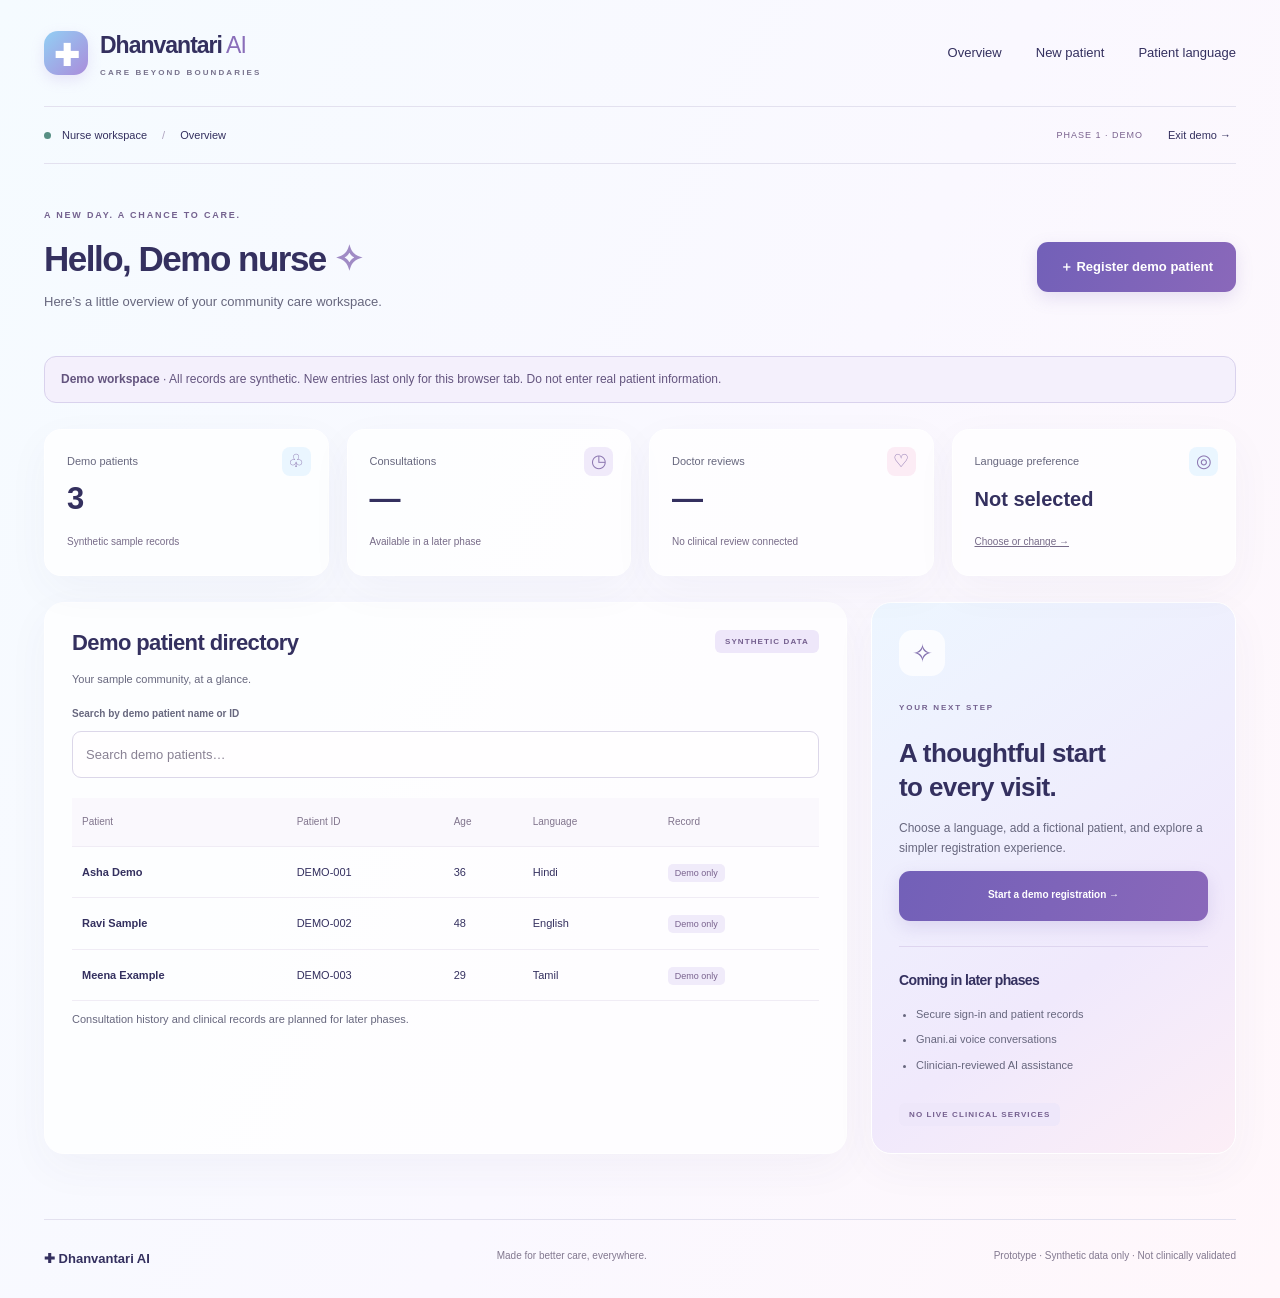
==== frontend/dashboard.html @ 6c3da8e7 "Build Phase 1 Dhanvantari AI frontend foundation" ====
<!doctype html>
<html lang="en">
  <head>
    <meta charset="utf-8" />
    <meta name="viewport" content="width=device-width,initial-scale=1" />
    <meta name="theme-color" content="#EAF6FF" />
    <title>Overview · Dhanvantari AI</title>
    <link rel="icon" href="assets/favicon.svg" type="image/svg+xml" />
    <link rel="stylesheet" href="assets/css/styles.css" />
    <script type="module" src="assets/js/app.js"></script>
  </head>
  <body>
    <a class="skip-link" href="#main">Skip to content</a>
    <header class="header">
      <a class="brand" href="index.html"
        ><span class="brand-icon">✚</span
        ><span
          >Dhanvantari<span class="brand-ai"> AI</span
          ><small>CARE BEYOND BOUNDARIES</small></span
        ></a
      ><button
        class="menu-toggle"
        aria-label="Toggle navigation"
        aria-expanded="false"
        aria-controls="navigation"
      >
        ☰
      </button>
      <nav id="navigation" aria-label="Main navigation">
        <a href="dashboard.html">Overview</a
        ><a href="register.html">New patient</a
        ><a href="language.html">Patient language</a>
      </nav>
    </header>
    <div class="workspace-bar">
      <span
        ><span class="status-dot"></span> Nurse workspace
        <span class="divider">/</span> Overview</span
      ><span class="demo-badge">PHASE 1 · DEMO</span
      ><button class="text-button" data-logout>Exit demo →</button>
    </div>
    <main id="main">
      <section class="page-content">
        <div class="page-title dashboard-title">
          <div>
            <p class="eyebrow">A NEW DAY. A CHANCE TO CARE.</p>
            <h1>
              Hello, <span id="greeting-name">Demo nurse</span>
              <span class="wave" aria-hidden="true">✧</span>
            </h1>
            <p>Here’s a little overview of your community care workspace.</p>
          </div>
          <a class="button" href="language.html">＋ Register demo patient</a>
        </div>
        <div class="notice compact">
          <strong>Demo workspace</strong> · All records are synthetic. New
          entries last only for this browser tab. Do not enter real patient
          information.
        </div>
        <div class="stats-grid">
          <article class="stat">
            <span class="stat-icon blue">♧</span>
            <p>Demo patients</p>
            <strong id="patient-count">3</strong
            ><small>Synthetic sample records</small>
          </article>
          <article class="stat">
            <span class="stat-icon lavender">◷</span>
            <p>Consultations</p>
            <strong>—</strong><small>Available in a later phase</small>
          </article>
          <article class="stat">
            <span class="stat-icon pink">♡</span>
            <p>Doctor reviews</p>
            <strong>—</strong><small>No clinical review connected</small>
          </article>
          <article class="stat">
            <span class="stat-icon blue">◎</span>
            <p>Language preference</p>
            <strong class="language-stat" id="dashboard-language"
              >Not selected</strong
            ><a href="language.html">Choose or change →</a>
          </article>
        </div>
        <div class="dashboard-grid">
          <section class="panel">
            <div class="panel-heading">
              <div>
                <h2>Demo patient directory</h2>
                <p>Your sample community, at a glance.</p>
              </div>
              <span class="pill">SYNTHETIC DATA</span>
            </div>
            <label class="search-label" for="patient-search"
              >Search by demo patient name or ID</label
            ><input
              type="search"
              id="patient-search"
              placeholder="Search demo patients…"
            />
            <div class="table-scroll">
              <table>
                <thead>
                  <tr>
                    <th>Patient</th>
                    <th>Patient ID</th>
                    <th>Age</th>
                    <th>Language</th>
                    <th>Record</th>
                  </tr>
                </thead>
                <tbody id="patient-rows"></tbody>
              </table>
            </div>
            <p id="empty-search" hidden>No demo patients match your search.</p>
            <p class="input-help">
              Consultation history and clinical records are planned for later
              phases.
            </p>
          </section>
          <aside class="panel next-panel">
            <span class="feature-icon">✧</span>
            <p class="eyebrow">YOUR NEXT STEP</p>
            <h2>A thoughtful start<br />to every visit.</h2>
            <p>
              Choose a language, add a fictional patient, and explore a simpler
              registration experience.
            </p>
            <a class="button full" href="language.html"
              >Start a demo registration →</a
            >
            <div class="next-divider"></div>
            <h3>Coming in later phases</h3>
            <ul class="roadmap-list">
              <li>Secure sign-in and patient records</li>
              <li>Gnani.ai voice conversations</li>
              <li>Clinician-reviewed AI assistance</li>
            </ul>
            <span class="pill">NO LIVE CLINICAL SERVICES</span>
          </aside>
        </div>
      </section>
    </main>
    <footer>
      <a class="footer-brand" href="index.html">✚ Dhanvantari AI</a
      ><span>Made for better care, everywhere.</span
      ><span>Prototype · Synthetic data only · Not clinically validated</span>
    </footer>
    <div class="toast" role="status" aria-live="polite" hidden></div>
  </body>
</html>
---- frontend/assets/css/styles.css ----
:root {
  --sky: #91d5f7;
  --purple: #a88be8;
  --lavender: #d5c5fa;
  --pink: #f3b4d7;
  --text: #34305f;
  --blue-text: #263c63;
  --muted: #67677e;
  --primary: #6950a4;
  --border: #e3e1ef;
  --shadow: 0 14px 44px #51457c0b;
  --radius: 22px;
}
* {
  box-sizing: border-box;
}
html {
  scroll-behavior: smooth;
  scroll-padding-top: 28px;
}
body {
  margin: 0;
  background: linear-gradient(115deg, #f5fbff 0%, #faf8ff 55%, #fff7fb 100%);
  color: var(--text);
  font-family: Inter, "Segoe UI", Arial, sans-serif;
  font-size: 15px;
  line-height: 1.65;
}
a {
  color: inherit;
  text-decoration: none;
}
button,
input,
select,
textarea {
  font: inherit;
}
button,
a,
input,
select,
textarea {
  -webkit-tap-highlight-color: transparent;
}
button {
  cursor: pointer;
}
button:disabled {
  cursor: not-allowed;
  opacity: 0.48;
}
button,
input,
select,
textarea {
  color: var(--text);
}
a,
button {
  touch-action: manipulation;
}
h1,
h2,
h3,
p {
  margin-top: 0;
}
h1,
h2,
h3 {
  line-height: 1.18;
  letter-spacing: -0.045em;
}
h1 {
  font-size: clamp(36px, 4.3vw, 62px);
  font-weight: 650;
  margin-bottom: 24px;
}
h2 {
  font-size: 34px;
  font-weight: 620;
  margin-bottom: 14px;
}
h3 {
  font-size: 20px;
  font-weight: 600;
}
p {
  color: var(--muted);
}
:focus-visible {
  outline: 3px solid #7360bc;
  outline-offset: 5px;
}
button {
  border: 0;
}
header,
main,
footer {
  width: min(1200px, calc(100% - 88px));
  margin: auto;
}
.header {
  height: 106px;
  display: flex;
  align-items: center;
  justify-content: space-between;
  gap: 24px;
}
.brand {
  display: flex;
  align-items: center;
  gap: 12px;
  font-size: 23px;
  font-weight: 700;
  letter-spacing: -1px;
}
.brand-icon {
  display: grid;
  place-items: center;
  width: 44px;
  height: 44px;
  background: linear-gradient(135deg, #92cff4, #aa8cdb);
  color: white;
  font-size: 30px;
  border-radius: 14px;
  box-shadow: 0 5px 14px #aa8cdb33;
}
.brand-ai {
  color: #8a6eb9;
  font-weight: 450;
}
.brand small {
  display: block;
  font-size: 8px;
  letter-spacing: 2.1px;
  font-weight: 600;
  color: #77728c;
  margin-top: 1px;
}
.header nav {
  display: flex;
  align-items: center;
  gap: 34px;
  font-size: 13px;
}
.header nav a:not(.button):hover {
  color: var(--primary);
}
.button {
  display: inline-flex;
  align-items: center;
  justify-content: center;
  gap: 22px;
  min-height: 50px;
  padding: 13px 23px;
  border-radius: 11px;
  background: linear-gradient(110deg, #7260b8, #8a68ba);
  box-shadow: 0 6px 17px #7760b32b;
  color: #fff;
  font-size: 13px;
  font-weight: 600;
  transition:
    transform 0.18s,
    box-shadow 0.18s;
}
.button:hover:not(:disabled) {
  transform: translateY(-2px);
  box-shadow: 0 8px 22px #7760b344;
}
.button.small {
  min-height: 42px;
  font-size: 12px;
  padding: 9px 18px;
}
.button.full {
  width: 100%;
}
.menu-toggle {
  display: none;
  background: #eee8fc;
  padding: 8px 12px;
  border-radius: 9px;
  font-size: 23px;
}
.secondary-link {
  font-size: 13px;
  font-weight: 600;
}
.secondary-link:hover {
  text-decoration: underline;
}
.eyebrow {
  font-size: 10px;
  letter-spacing: 1.8px;
  font-weight: 700;
  color: #74628f;
  margin-bottom: 23px;
}
.status-dot {
  display: inline-block;
  width: 7px;
  height: 7px;
  border-radius: 50%;
  background: #578f84;
  margin-right: 8px;
}
.hero {
  display: grid;
  grid-template-columns: 1fr 1fr;
  align-items: center;
  gap: 35px;
  padding: 72px 0 75px;
}
.hero h1 {
  font-size: clamp(48px, 5.7vw, 78px);
  line-height: 1.09;
  letter-spacing: -4px;
  margin-top: 18px;
}
.gradient-text {
  color: #8164b1;
  background: linear-gradient(110deg, #537fa8, #9675c1 65%, #bf73a4);
  background-clip: text;
  -webkit-text-fill-color: transparent;
}
.lead {
  font-size: 16px;
  line-height: 1.9;
  max-width: 460px;
}
.hero-actions {
  display: flex;
  gap: 25px;
  align-items: center;
  margin-top: 32px;
}
.hero-note {
  display: flex;
  gap: 13px;
  align-items: center;
  font-size: 10px;
  line-height: 1.6;
  color: var(--muted);
  margin-top: 37px;
}
.hero-note strong {
  font-weight: 500;
  color: var(--text);
}
.avatar-stack {
  display: flex;
  padding-right: 7px;
}
.avatar-stack b {
  width: 30px;
  height: 30px;
  border-radius: 50%;
  border: 3px solid white;
  display: grid;
  place-items: center;
  font-size: 9px;
  background: #e6d9f5;
  margin-right: -7px;
}
.avatar-stack b:first-child {
  background: #d1eaf4;
}
.avatar-stack b:last-child {
  background: #f5d5e7;
}
.hero-art {
  height: 448px;
  position: relative;
  display: flex;
  align-items: center;
  justify-content: center;
  isolation: isolate;
}
.hero-art:before {
  content: "";
  position: absolute;
  width: 100%;
  height: 100%;
  background:
    radial-gradient(ellipse at 25% 40%, #b5e1f7aa, transparent 64%),
    radial-gradient(ellipse at 70% 70%, #e4c9f7aa, transparent 70%);
  filter: blur(15px);
  z-index: -1;
}
.orbit {
  position: absolute;
  border: 1px solid #b6a8dd55;
  border-radius: 50%;
  transform: rotate(-30deg);
  width: 490px;
  height: 340px;
  z-index: -1;
}
.orbit-two {
  transform: rotate(35deg);
  height: 430px;
  width: 390px;
}
.care-preview {
  background: #ffffffcf;
  backdrop-filter: blur(8px);
  border: 1px solid #ffffff;
  border-radius: 21px;
  width: 360px;
  box-shadow: 0 24px 70px #6e78a820;
  transform: rotate(-3deg);
  overflow: hidden;
}
.preview-top {
  display: flex;
  align-items: center;
  gap: 9px;
  padding: 17px;
  border-bottom: 1px solid #eeedf6;
  font-size: 8px;
  letter-spacing: 1px;
  font-weight: 700;
}
.mini-icon {
  display: grid;
  place-items: center;
  width: 30px;
  height: 30px;
  border-radius: 10px;
  background: #e6defa;
  color: #8e76bf;
  font-size: 22px;
}
.preview-top small {
  display: block;
  font-size: 9px;
  font-weight: 400;
  letter-spacing: 0;
  color: #77728c;
}
.dots {
  margin-left: auto;
  letter-spacing: 2px;
  color: #aaa0c7;
}
.people-illustration {
  height: 182px;
  display: flex;
  align-items: end;
  justify-content: center;
  gap: 12px;
  background: radial-gradient(ellipse at bottom, #e2e7fb, transparent 70%);
  padding: 12px 12px 0;
}
.person {
  height: 146px;
  width: 88px;
  position: relative;
  overflow: hidden;
}
.face {
  position: absolute;
  top: 18px;
  left: 26px;
  width: 41px;
  height: 53px;
  background: #dfad93;
  border-radius: 35% 38% 42% 44%;
  z-index: 2;
}
.hair {
  position: absolute;
  top: 8px;
  left: 17px;
  width: 58px;
  height: 76px;
  background: #46405d;
  border-radius: 45% 45% 25% 25%;
  z-index: 1;
}
.nurse .face:before {
  content: "";
  position: absolute;
  background: #46405d;
  width: 44px;
  height: 15px;
  top: -2px;
  left: -2px;
  border-radius: 80% 30% 0 0;
  transform: rotate(-12deg);
}
.uniform {
  position: absolute;
  top: 73px;
  background: linear-gradient(125deg, #8bbcd9, #b9d8eb);
  border-radius: 30px 30px 0 0;
  width: 88px;
  height: 88px;
  text-align: center;
  padding-top: 21px;
  color: #fff;
  font-size: 28px;
  z-index: 3;
}
.uniform:before {
  content: "";
  position: absolute;
  top: -4px;
  left: 28px;
  width: 34px;
  height: 20px;
  background: #f8f9ff;
  clip-path: polygon(0 0, 50% 100%, 100% 0);
}
.doctor .hair {
  height: 40px;
  background: #50435e;
}
.doctor .uniform {
  background: linear-gradient(125deg, #c4b4e9, #e8e1f7);
  color: #8c78b1;
}
.connection {
  align-self: center;
  font-size: 35px;
  color: #a58acb;
  line-height: 1;
  text-align: center;
}
.connection span {
  display: block;
  font-size: 14px;
  color: #b0a6c9;
  margin-top: 4px;
}
.preview-caption {
  padding: 16px 4px;
  font-size: 9px;
  text-align: center;
  color: #62537e;
}
.preview-steps {
  display: flex;
  justify-content: space-around;
  background: #faf8fe;
  border-top: 1px solid #eeedf6;
  padding: 14px 6px;
  font-size: 9px;
  color: #9187a5;
}
.preview-steps b {
  font-size: 10px;
  color: #5f5674;
  margin-left: 5px;
  font-weight: 500;
}
.floating-chip {
  position: absolute;
  background: #fffffff0;
  border: 1px solid white;
  box-shadow: 0 10px 25px #62528910;
  border-radius: 12px;
  display: flex;
  align-items: center;
  gap: 10px;
  font-size: 10px;
  z-index: 3;
  padding: 13px 16px;
  backdrop-filter: blur(10px);
}
.language-chip {
  top: 27px;
  left: 0;
  transform: rotate(-5deg);
}
.language-chip > span {
  font-size: 18px;
  color: #8875b0;
}
.clinician-chip {
  bottom: 41px;
  right: -4px;
  transform: rotate(3deg);
  font-weight: 600;
}
.clinician-chip small {
  display: block;
  font-size: 8px;
  font-weight: 400;
  color: #77728c;
}
.round-icon {
  border-radius: 50%;
  width: 32px;
  height: 32px;
  display: grid;
  place-items: center;
  color: #9f6e9c;
  background: #fae6f0;
  font-size: 22px;
}
.art-label {
  position: absolute;
  bottom: 4px;
  font-size: 9px;
  color: #82798f;
  letter-spacing: 0.5px;
}
.spark {
  position: absolute;
  color: #aa92cf;
  font-size: 28px;
}
.spark-one {
  right: 16px;
  top: 59px;
}
.spark-two {
  left: 15px;
  bottom: 56px;
  font-size: 18px;
}
.values-strip {
  display: flex;
  justify-content: space-around;
  gap: 18px;
  border-top: 1px solid var(--border);
  border-bottom: 1px solid var(--border);
  padding: 24px 8px;
  color: #6e6583;
  font-size: 12px;
}
.section {
  padding: 68px 0;
}
.section-heading {
  display: flex;
  align-items: end;
  justify-content: space-between;
  gap: 24px;
  margin-bottom: 32px;
}
.section-heading h2 {
  margin-bottom: 0;
}
.section-heading p:not(.eyebrow) {
  font-size: 12px;
  line-height: 1.9;
  margin: 0 0 3px;
}
.section .eyebrow {
  margin-bottom: 14px;
}
.feature-grid {
  display: grid;
  grid-template-columns: repeat(3, 1fr);
  gap: 22px;
}
.feature-card {
  border: 1px solid #ffffffd9;
  border-radius: var(--radius);
  padding: 30px 25px;
  box-shadow: var(--shadow);
}
.blue {
  background: #eaf6ff;
}
.lavender {
  background: #f0eafa;
}
.pink {
  background: #fcecf5;
}
.feature-icon {
  width: 46px;
  height: 46px;
  border-radius: 14px;
  background: #ffffffc9;
  display: grid;
  place-items: center;
  font-size: 25px;
  color: #8370af;
  margin-bottom: 25px;
}
.feature-card h3 {
  font-size: 18px;
}
.feature-card p {
  font-size: 12px;
  line-height: 1.85;
}
.card-foot {
  display: block;
  font-size: 10px;
  margin-top: 24px;
  color: #79658f;
}
.journey {
  display: grid;
  grid-template-columns: 1fr 1fr;
  gap: 70px;
  border-top: 1px solid var(--border);
}
.journey p {
  font-size: 13px;
}
.journey .button {
  margin-top: 15px;
}
.journey-list {
  list-style: none;
  margin: 0;
  padding: 0;
}
.journey-list li {
  display: flex;
  gap: 20px;
  padding: 19px 0;
  border-bottom: 1px solid var(--border);
}
.journey-list li:first-child {
  padding-top: 0;
}
.journey-list li > span {
  background: #eae2f8;
  border-radius: 13px;
  width: 42px;
  height: 42px;
  display: grid;
  place-items: center;
  flex-shrink: 0;
  font-size: 12px;
  color: #7e67ad;
}
.journey-list h3 {
  font-size: 17px;
  margin: 2px 0 9px;
}
.journey-list p {
  margin: 0;
  font-size: 12px;
}
footer {
  display: flex;
  justify-content: space-between;
  gap: 20px;
  border-top: 1px solid var(--border);
  padding: 28px 0;
  font-size: 10px;
  color: #82788f;
}
.footer-brand {
  font-weight: 650;
  color: var(--text);
  font-size: 13px;
}
.skip-link {
  position: absolute;
  top: -100px;
  left: 20px;
  background: white;
  padding: 10px;
  z-index: 20;
}
.skip-link:focus {
  top: 10px;
}
.auth-layout {
  display: grid;
  grid-template-columns: 1.1fr 1fr;
  gap: 100px;
  padding: 65px 35px 80px;
  align-items: center;
}
.auth-story h1 {
  font-size: 57px;
}
.auth-story .lead {
  font-size: 15px;
}
.story-symbol {
  position: relative;
  display: grid;
  place-items: center;
  font-size: 83px;
  width: 150px;
  height: 130px;
  background: linear-gradient(135deg, #d4effb, #e9dbfa);
  border-radius: 35px;
  color: #a38ad0;
  margin: 30px 0;
  transform: rotate(-6deg);
}
.story-symbol span {
  position: absolute;
  font-size: 40px;
  right: -18px;
  bottom: -7px;
  background: #fce8f3;
  border: 5px solid #faf9ff;
  border-radius: 50%;
  width: 65px;
  height: 65px;
  text-align: center;
  color: #b781a9;
}
.auth-story blockquote {
  margin: 0 0 28px;
  font-size: 18px;
  color: #807193;
}
.notice {
  padding: 16px 18px;
  border: 1px solid #d9d2ed;
  background: #f4f0fc;
  border-radius: 12px;
  color: #64557f;
  font-size: 12px;
  line-height: 1.8;
}
.notice p {
  margin: 6px 0;
  color: inherit;
}
.notice a {
  text-decoration: underline;
}
.notice.compact {
  padding: 12px 16px;
  margin-bottom: 24px;
}
.auth-card {
  background: #ffffffcf;
  border: 1px solid white;
  box-shadow: var(--shadow);
  padding: 36px;
  border-radius: 26px;
}
.pill {
  display: inline-block;
  background: #eee7fa;
  color: #75608f;
  font-size: 8px;
  letter-spacing: 1.1px;
  font-weight: 700;
  padding: 5px 10px;
  border-radius: 6px;
}
.auth-card h2 {
  font-size: 30px;
  margin: 20px 0 12px;
}
.auth-card > p {
  font-size: 13px;
}
.role-picker {
  display: grid;
  grid-template-columns: 1fr 1fr;
  gap: 12px;
  margin: 24px 0;
}
.role-option {
  background: #faf9fd;
  border: 1px solid var(--border);
  border-radius: 13px;
  display: flex;
  flex-direction: column;
  align-items: start;
  padding: 18px;
  text-align: left;
  min-height: 137px;
}
.role-option.selected {
  background: #f1ebfc;
  border: 2px solid #9c85ca;
  padding: 17px;
}
.role-option > span {
  font-size: 24px;
  color: #8b72b8;
  margin-bottom: 8px;
}
.role-option strong {
  font-size: 14px;
}
.role-option small {
  font-size: 10px;
  color: var(--muted);
  margin-top: 6px;
}
.auth-foot {
  font-size: 10px !important;
  text-align: center;
  margin: 22px 0 0;
}
.input-help {
  font-size: 11px;
  line-height: 1.7;
  margin-top: 9px;
}
.optional {
  color: #746b83;
  font-weight: 400;
}
label {
  font-size: 12px;
  font-weight: 600;
  display: block;
  margin-bottom: 8px;
}
input:not([type="checkbox"]),
select,
textarea {
  display: block;
  width: 100%;
  background: #fffeff;
  border: 1px solid #dcd7e9;
  border-radius: 9px;
  min-height: 47px;
  padding: 11px 13px;
  font-size: 13px;
}
input::placeholder,
textarea::placeholder {
  color: #898294;
}
textarea {
  resize: vertical;
}
input:focus,
select:focus,
textarea:focus {
  outline: 2px solid #ac96d6;
  outline-offset: 2px;
}
.workspace-bar {
  width: min(1200px, calc(100% - 88px));
  margin: 0 auto;
  display: flex;
  gap: 20px;
  align-items: center;
  border-top: 1px solid var(--border);
  border-bottom: 1px solid var(--border);
  padding: 14px 0;
  font-size: 11px;
}
.workspace-bar > span:first-child {
  margin-right: auto;
}
.divider {
  margin: 0 12px;
  color: #aea3bf;
}
.demo-badge {
  font-size: 9px;
  color: #79618d;
  letter-spacing: 1px;
}
.text-button {
  font-size: 11px;
  background: transparent;
  padding: 5px;
}
.text-button:hover {
  text-decoration: underline;
}
.page-content {
  padding: 44px 0 65px;
  min-height: 70vh;
}
.narrow {
  max-width: 900px;
  margin: auto;
}
.page-title {
  margin-bottom: 30px;
}
.page-title h1 {
  font-size: 38px;
  letter-spacing: -1.5px;
  margin-bottom: 12px;
}
.page-title p {
  font-size: 13px;
}
.page-title .eyebrow {
  font-size: 9px;
  margin-bottom: 15px;
}
.centered {
  text-align: center;
}
.centered .pill {
  margin-bottom: 20px;
}
.language-grid {
  display: grid;
  grid-template-columns: repeat(4, 1fr);
  gap: 18px;
  margin-top: 28px;
}
.language-option {
  background: #ffffffc4;
  border: 1px solid var(--border);
  border-radius: 17px;
  min-height: 155px;
  display: flex;
  flex-direction: column;
  align-items: center;
  justify-content: center;
  position: relative;
  transition:
    background 0.2s,
    transform 0.2s;
}
.language-option:hover {
  transform: translateY(-3px);
  background: #f1eafa;
}
.language-option.selected {
  border: 2px solid #9580be;
  background: #eee7fa;
}
.language-glyph {
  font-size: 28px;
  color: #8873b0;
  margin-bottom: 8px;
}
.language-option strong {
  font-size: 15px;
  font-weight: 600;
}
.language-option small {
  color: var(--muted);
  font-size: 11px;
  margin-top: 5px;
}
.selection-mark {
  display: none;
  position: absolute;
  right: 12px;
  top: 9px;
  color: #75609d;
}
.selected .selection-mark {
  display: block;
}
.language-bottom {
  display: flex;
  justify-content: space-between;
  align-items: center;
  margin-top: 30px;
  gap: 20px;
}
.language-bottom p {
  font-size: 13px;
  margin: 0;
}
.dashboard-title {
  display: flex;
  justify-content: space-between;
  align-items: center;
  gap: 24px;
}
.dashboard-title h1 {
  font-size: 35px;
}
.wave {
  color: #a08bc5;
}
.stats-grid {
  display: grid;
  grid-template-columns: repeat(4, 1fr);
  gap: 18px;
  margin: 26px 0;
}
.stat {
  position: relative;
  background: #ffffffc9;
  border: 1px solid #fff;
  border-radius: 17px;
  padding: 22px;
  box-shadow: var(--shadow);
}
.stat p {
  font-size: 11px;
  margin: 0 0 8px;
}
.stat strong {
  display: block;
  font-size: 31px;
  line-height: 1.35;
  margin-bottom: 8px;
  font-weight: 600;
}
.stat strong.language-stat {
  font-size: 20px;
  line-height: 2.1;
}
.stat small,
.stat a {
  font-size: 10px;
  color: #776b88;
}
.stat a {
  text-decoration: underline;
}
.stat-icon {
  position: absolute;
  right: 17px;
  top: 17px;
  width: 29px;
  height: 29px;
  text-align: center;
  border-radius: 8px;
  font-size: 18px;
  color: #8c76b0;
}
.dashboard-grid {
  display: grid;
  grid-template-columns: minmax(0, 2.2fr) minmax(0, 1fr);
  gap: 24px;
}
.panel {
  background: #ffffffcc;
  border: 1px solid #fff;
  border-radius: 20px;
  box-shadow: var(--shadow);
  padding: 27px;
}
.panel-heading {
  display: flex;
  justify-content: space-between;
  gap: 14px;
  align-items: start;
  margin-bottom: 18px;
}
.panel h2 {
  font-size: 22px;
  letter-spacing: -0.6px;
}
.panel-heading p {
  font-size: 11px;
  margin: 0;
}
.panel-heading .pill {
  white-space: nowrap;
}
.search-label {
  font-size: 10px;
  color: var(--muted);
}
.table-scroll {
  overflow-x: auto;
}
table {
  width: 100%;
  border-collapse: collapse;
  font-size: 11px;
  margin-top: 20px;
  text-align: left;
}
th {
  font-weight: 500;
  font-size: 10px;
  color: #81758d;
  background: #faf8fd;
}
td,
th {
  padding: 16px 10px;
  border-bottom: 1px solid #f0ecf5;
  white-space: nowrap;
}
td:first-child {
  font-weight: 600;
}
.record-badge {
  font-size: 9px;
  background: #f0ebfa;
  color: #79628e;
  padding: 4px 7px;
  border-radius: 5px;
}
.next-panel {
  background: linear-gradient(145deg, #edf6ff, #f0e9fc 65%, #fceef6);
}
.next-panel .eyebrow {
  font-size: 8px;
}
.next-panel p {
  font-size: 12px;
}
.next-panel h2 {
  font-size: 26px;
  line-height: 1.3;
}
.next-panel .button {
  font-size: 10px;
  padding: 12px 9px;
  gap: 5px;
}
.next-divider {
  border-top: 1px solid #ded5ef;
  margin: 25px 0;
}
.next-panel h3 {
  font-size: 14px;
}
.roadmap-list {
  padding-left: 17px;
  font-size: 11px;
  color: var(--muted);
  line-height: 2.3;
  margin-bottom: 22px;
}
.registration-layout {
  display: grid;
  grid-template-columns: minmax(0, 2fr) minmax(0, 1fr);
  gap: 28px;
}
.form-grid {
  display: grid;
  grid-template-columns: 1fr 1fr;
  gap: 22px 20px;
}
.wide {
  grid-column: 1/-1;
}
.checkbox-label {
  display: flex;
  align-items: start;
  gap: 10px;
  font-weight: 400;
  margin-top: 25px;
  line-height: 1.8;
}
.checkbox-label input {
  accent-color: #8470b5;
  width: 18px;
  height: 18px;
  flex-shrink: 0;
  margin-top: 2px;
}
.form-actions {
  display: flex;
  align-items: center;
  justify-content: space-between;
  gap: 16px;
  border-top: 1px solid var(--border);
  padding-top: 24px;
  margin-top: 24px;
}
.registration-note {
  background: linear-gradient(145deg, #eaf6ff, #f4eeff 70%, #fcebf4);
  position: sticky;
  top: 24px;
}
.registration-note h2 {
  font-size: 29px;
  line-height: 1.25;
}
.registration-note p {
  font-size: 12px;
}
.simple-steps {
  font-size: 12px;
  color: #79668f;
  line-height: 2.8;
  padding-left: 20px;
  margin: 24px 0;
}
.toast {
  position: fixed;
  bottom: 24px;
  left: 50%;
  transform: translateX(-50%);
  background: #50406e;
  color: white;
  border-radius: 12px;
  padding: 14px 24px;
  font-size: 13px;
  box-shadow: 0 10px 30px #34305f22;
  max-width: 90vw;
  z-index: 30;
}
.error {
  color: #9c3359;
  background: #fff0f4;
  padding: 12px;
  border-radius: 9px;
  font-size: 12px;
}
[hidden] {
  display: none !important;
}
@media (min-width: 1500px) {
  .hero {
    padding: 100px 0;
  }
  .hero-art {
    transform: scale(1.08);
  }
}
@media (max-width: 1050px) {
  header,
  main,
  footer,
  .workspace-bar {
    width: calc(100% - 48px);
  }
  .hero {
    gap: 16px;
  }
  .hero h1 {
    font-size: 62px;
  }
  .hero-art {
    transform: scale(0.88);
    transform-origin: center;
  }
  .hero-actions {
    gap: 15px;
    flex-wrap: wrap;
  }
  .auth-layout {
    gap: 40px;
    padding: 45px 0;
  }
  .auth-story h1 {
    font-size: 45px;
  }
  .dashboard-grid {
    grid-template-columns: minmax(0, 1fr);
  }
  .next-panel {
    display: none;
  }
  .stat {
    padding: 18px;
  }
  .stat-icon {
    position: static;
    float: right;
    margin: 0 0 12px 8px;
  }
  .registration-layout {
    grid-template-columns: minmax(0, 2.2fr) minmax(0, 1fr);
  }
  .panel {
    padding: 22px;
  }
  .registration-note h2 {
    font-size: 24px;
  }
}
@media (max-width: 760px) {
  header,
  main,
  footer,
  .workspace-bar {
    width: calc(100% - 36px);
  }
  .header {
    height: 84px;
    position: relative;
  }
  .brand {
    font-size: 20px;
  }
  .brand-icon {
    width: 38px;
    height: 38px;
    font-size: 26px;
  }
  .brand small {
    font-size: 7px;
    letter-spacing: 1.6px;
  }
  .menu-toggle {
    display: block;
  }
  .header nav {
    display: none;
    position: absolute;
    top: 75px;
    right: 0;
    min-width: 230px;
    z-index: 10;
    background: #fffeff;
    padding: 22px;
    box-shadow: 0 15px 35px #53477820;
    border: 1px solid var(--border);
    border-radius: 15px;
    flex-direction: column;
    align-items: stretch;
    gap: 20px;
  }
  .header nav.open {
    display: flex;
  }
  .hero {
    grid-template-columns: 1fr;
    padding: 36px 0 24px;
    gap: 10px;
  }
  .hero h1 {
    font-size: 61px;
    letter-spacing: -3px;
  }
  .hero .eyebrow {
    font-size: 8px;
  }
  .lead {
    font-size: 14px;
  }
  .hero-art {
    transform: none;
    height: 390px;
    max-width: 460px;
    width: 100%;
    margin: 15px auto 0;
  }
  .care-preview {
    width: 310px;
  }
  .orbit {
    width: 100%;
    height: 280px;
  }
  .orbit-two {
    width: 85%;
    height: 345px;
  }
  .floating-chip {
    padding: 10px;
    font-size: 9px;
  }
  .language-chip {
    top: 18px;
    left: 2px;
  }
  .clinician-chip {
    bottom: 36px;
    right: 0;
  }
  .art-label {
    bottom: 2px;
  }
  .values-strip {
    display: grid;
    grid-template-columns: 1fr 1fr;
    font-size: 10px;
    padding: 22px 4px;
    gap: 18px 8px;
  }
  .section {
    padding: 44px 0;
  }
  .section-heading {
    display: block;
  }
  .section-heading h2 {
    font-size: 30px;
    margin-bottom: 18px;
  }
  .feature-grid {
    grid-template-columns: 1fr;
    gap: 16px;
  }
  .feature-card {
    padding: 24px;
  }
  .feature-icon {
    margin-bottom: 18px;
  }
  .feature-card h3 {
    font-size: 19px;
  }
  .feature-card p {
    font-size: 13px;
  }
  .card-foot {
    margin-top: 18px;
  }
  .journey {
    grid-template-columns: 1fr;
    gap: 35px;
  }
  .journey h2 {
    font-size: 30px;
  }
  footer {
    flex-wrap: wrap;
    padding: 22px 0;
    gap: 10px;
    font-size: 9px;
  }
  footer > span:last-child {
    width: 100%;
  }
  .auth-layout {
    grid-template-columns: 1fr;
    gap: 28px;
    padding: 30px 0 45px;
  }
  .auth-story h1 {
    font-size: 42px;
  }
  .auth-story .lead,
  .auth-story blockquote,
  .story-symbol {
    display: none;
  }
  .auth-story .notice {
    font-size: 11px;
  }
  .auth-card {
    padding: 25px;
  }
  .workspace-bar {
    flex-wrap: wrap;
    gap: 8px;
  }
  .workspace-bar .demo-badge {
    font-size: 8px;
  }
  .workspace-bar .text-button {
    margin-left: auto;
  }
  .workspace-bar > span:first-child {
    flex-basis: 100%;
  }
  .page-content {
    padding: 30px 0 45px;
  }
  .page-title h1 {
    font-size: 31px;
  }
  .page-title p {
    font-size: 12px;
  }
  .language-grid {
    grid-template-columns: repeat(2, 1fr);
    gap: 12px;
  }
  .language-option {
    min-height: 135px;
  }
  .language-bottom {
    flex-direction: column;
    align-items: stretch;
    text-align: center;
  }
  .dashboard-title {
    display: block;
  }
  .dashboard-title .button {
    margin-top: 5px;
  }
  .stats-grid {
    grid-template-columns: repeat(2, minmax(0, 1fr));
    gap: 12px;
  }
  .stat {
    padding: 15px;
  }
  .stat p {
    font-size: 10px;
  }
  .stat small {
    font-size: 9px;
  }
  .stat strong {
    font-size: 27px;
  }
  .stat-icon {
    font-size: 16px;
    width: 23px;
    height: 23px;
  }
  .stat strong.language-stat {
    font-size: 17px;
  }
  .dashboard-grid {
    gap: 16px;
  }
  .panel {
    padding: 20px 16px;
  }
  .panel-heading {
    flex-wrap: wrap;
    gap: 8px;
  }
  .registration-layout {
    grid-template-columns: 1fr;
  }
  .registration-note {
    position: static;
  }
  .registration-note .simple-steps {
    margin: 15px 0;
  }
  .form-grid {
    grid-template-columns: 1fr;
    gap: 19px;
  }
  .field.wide {
    grid-column: auto;
  }
  .form-actions {
    gap: 10px;
  }
  .notice {
    font-size: 11px;
  }
  .search-label {
    font-size: 10px;
  }
  td,
  th {
    padding: 13px 9px;
  }
  .hero-actions .button {
    font-size: 12px;
  }
}
@media (prefers-reduced-motion: reduce) {
  html {
    scroll-behavior: auto;
  }
  *,
  *:before,
  *:after {
    transition: none !important;
    animation: none !important;
  }
}
/* Keep decorative orbits inside the illustration on narrow screens. */
@media (max-width: 760px) {
  .hero-art {
    overflow: clip;
  }
  .orbit {
    width: 85%;
    height: 240px;
  }
  .orbit-two {
    width: 72%;
    height: 300px;
  }
}
.hero > * {
  min-width: 0;
}
@media (min-width: 761px) and (max-width: 1050px) {
  .hero-art {
    overflow: clip;
  }
}
@media (max-width: 760px) {
  .hero h1 {
    font-size: clamp(48px, 15.5vw, 61px);
  }
  .care-preview {
    width: min(310px, 92%);
    flex-shrink: 0;
  }
}
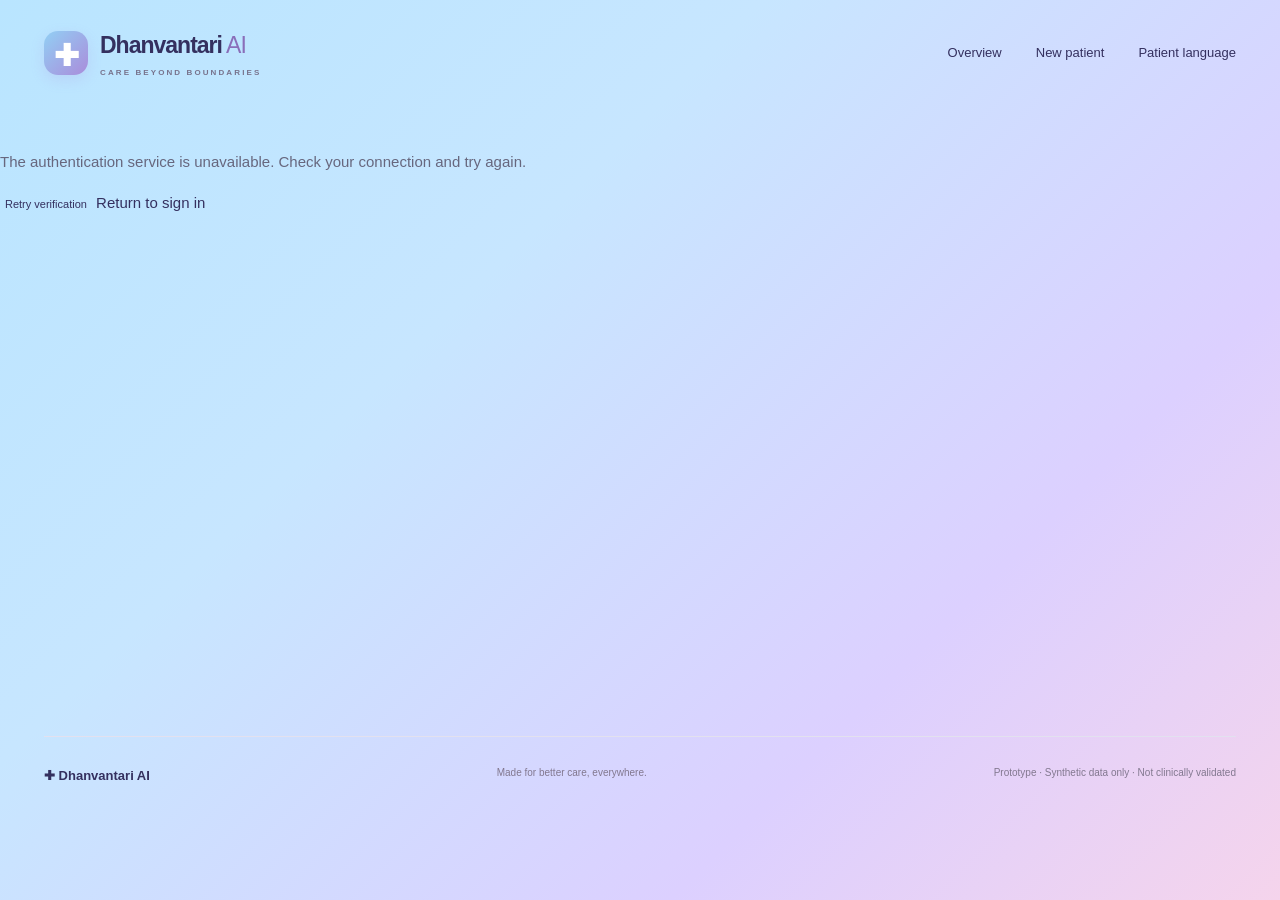
==== commit 8e3ce5ca: "Connect nurse and doctor frontend authentication to FastAPI" ====
--- a/frontend/dashboard.html
+++ b/frontend/dashboard.html
@@ -9,7 +9,7 @@
     <link rel="stylesheet" href="assets/css/styles.css" />
     <script type="module" src="assets/js/app.js"></script>
   </head>
-  <body>
+  <body data-required-role="nurse">
     <a class="skip-link" href="#main">Skip to content</a>
     <header class="header">
       <a class="brand" href="index.html"
@@ -32,20 +32,26 @@
         ><a href="language.html">Patient language</a>
       </nav>
     </header>
-    <div class="workspace-bar">
+    <section class="page-content" id="auth-status" aria-label="Session verification">
+      <p id="auth-status-message" role="status">Checking your secure session…</p>
+      <button class="text-button" id="auth-retry" hidden>Retry verification</button>
+      <a href="login.html">Return to sign in</a>
+      <noscript>Enable JavaScript to verify your session. Patient workflows remain unavailable.</noscript>
+    </section>
+    <div class="workspace-bar" hidden>
       <span
         ><span class="status-dot"></span> Nurse workspace
         <span class="divider">/</span> Overview</span
-      ><span class="demo-badge">PHASE 1 · DEMO</span
-      ><button class="text-button" data-logout>Exit demo →</button>
+      ><span class="demo-badge">SYNTHETIC PATIENT DEMO</span
+      ><button class="text-button" data-logout>Sign out →</button>
     </div>
-    <main id="main">
+    <main id="main" hidden>
       <section class="page-content">
         <div class="page-title dashboard-title">
           <div>
             <p class="eyebrow">A NEW DAY. A CHANCE TO CARE.</p>
             <h1>
-              Hello, <span id="greeting-name">Demo nurse</span>
+              Hello, <span id="greeting-name">Nurse</span>
               <span class="wave" aria-hidden="true">✧</span>
             </h1>
             <p>Here’s a little overview of your community care workspace.</p>
@@ -132,7 +138,7 @@
             <div class="next-divider"></div>
             <h3>Coming in later phases</h3>
             <ul class="roadmap-list">
-              <li>Secure sign-in and patient records</li>
+              <li>Secure patient records</li>
               <li>Gnani.ai voice conversations</li>
               <li>Clinician-reviewed AI assistance</li>
             </ul>
--- a/frontend/assets/css/styles.css
+++ b/frontend/assets/css/styles.css
@@ -1570,3 +1570,13 @@
     flex-shrink: 0;
   }
 }
+body {
+  background: linear-gradient(
+    135deg,
+    #B9E5FF 0%,
+    #C7E6FF 35%,
+    #DCD0FF 72%,
+    #F5D4EC 100%
+  );
+  background-attachment: fixed;
+}
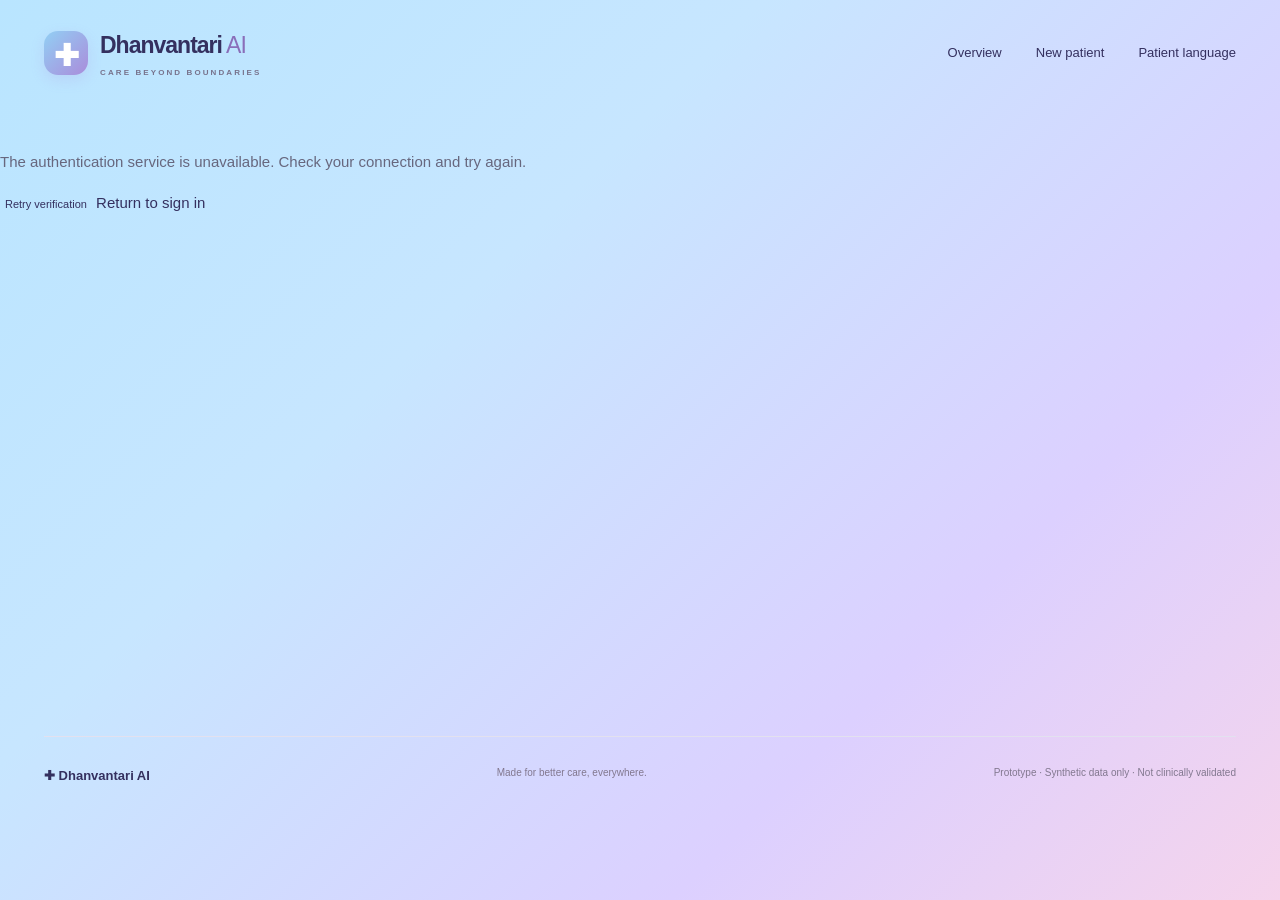
==== commit af20fd78: "Integrate read-only patient dashboard and registration preview" ====
--- a/frontend/dashboard.html
+++ b/frontend/dashboard.html
@@ -56,19 +56,19 @@
             </h1>
             <p>Here’s a little overview of your community care workspace.</p>
           </div>
-          <a class="button" href="language.html">＋ Register demo patient</a>
+          <button class="button" type="button" disabled>Registration unavailable</button>
         </div>
         <div class="notice compact">
-          <strong>Demo workspace</strong> · All records are synthetic. New
-          entries last only for this browser tab. Do not enter real patient
-          information.
+          <strong>Development workspace</strong> · Fictional patient records only.
+          Registration is unavailable until approved consent notices are configured.
+          Do not enter real patient information.
         </div>
         <div class="stats-grid">
           <article class="stat">
             <span class="stat-icon blue">♧</span>
-            <p>Demo patients</p>
-            <strong id="patient-count">3</strong
-            ><small>Synthetic sample records</small>
+            <p>Loaded patient records</p>
+            <strong id="patient-count">—</strong
+            ><small>Loaded records, not a database total</small>
           </article>
           <article class="stat">
             <span class="stat-icon lavender">◷</span>
@@ -89,27 +89,32 @@
           </article>
         </div>
         <div class="dashboard-grid">
-          <section class="panel">
+          <section class="panel" id="patient-directory" aria-busy="true">
             <div class="panel-heading">
               <div>
-                <h2>Demo patient directory</h2>
-                <p>Your sample community, at a glance.</p>
+                <h2>Authorized patient directory</h2>
+                <p>Records available to your verified nurse account.</p>
               </div>
               <span class="pill">SYNTHETIC DATA</span>
             </div>
             <label class="search-label" for="patient-search"
-              >Search by demo patient name or ID</label
+              >Search loaded records by name or reference</label
             ><input
               type="search"
               id="patient-search"
-              placeholder="Search demo patients…"
+              placeholder="Search loaded records…"
+              disabled
             />
-            <div class="table-scroll">
+            <p id="directory-status" role="status" aria-live="polite">Loading authorized patient records…</p>
+            <p id="directory-error" class="error" role="alert" hidden></p>
+            <button id="patient-retry" class="text-button" type="button" hidden>Retry directory</button>
+            <p id="directory-empty" hidden>No authorized patient records are available.</p>
+            <div class="table-scroll" id="directory-table" hidden>
               <table>
                 <thead>
                   <tr>
                     <th>Patient</th>
-                    <th>Patient ID</th>
+                    <th>Patient reference</th>
                     <th>Age</th>
                     <th>Language</th>
                     <th>Record</th>
@@ -118,23 +123,28 @@
                 <tbody id="patient-rows"></tbody>
               </table>
             </div>
-            <p id="empty-search" hidden>No demo patients match your search.</p>
-            <p class="input-help">
-              Consultation history and clinical records are planned for later
-              phases.
-            </p>
+            <p id="empty-search" hidden>No loaded records match your search.</p>
+            <button id="patient-load-more" class="button small" type="button" hidden>Load more</button>
+            <p class="input-help">Select a record to view permitted details and registration status. No clinical actions are available.</p>
+            <section id="patient-view" aria-labelledby="patient-view-heading" hidden>
+              <div class="panel-heading">
+                <h3 id="patient-view-heading">Patient record</h3>
+                <button id="patient-view-close" class="text-button" type="button">Close record</button>
+              </div>
+              <p id="patient-view-message" role="status" aria-live="polite"></p>
+              <div id="patient-registration-content"></div>
+              <div id="patient-detail-content"></div>
+            </section>
           </section>
           <aside class="panel next-panel">
             <span class="feature-icon">✧</span>
             <p class="eyebrow">YOUR NEXT STEP</p>
             <h2>A thoughtful start<br />to every visit.</h2>
             <p>
-              Choose a language, add a fictional patient, and explore a simpler
-              registration experience.
+              Browse authorized fictional patient records. New registration and
+              consent submissions remain unavailable until approved notices are configured.
             </p>
-            <a class="button full" href="language.html"
-              >Start a demo registration →</a
-            >
+            <button class="button full" type="button" disabled>Registration unavailable</button>
             <div class="next-divider"></div>
             <h3>Coming in later phases</h3>
             <ul class="roadmap-list">
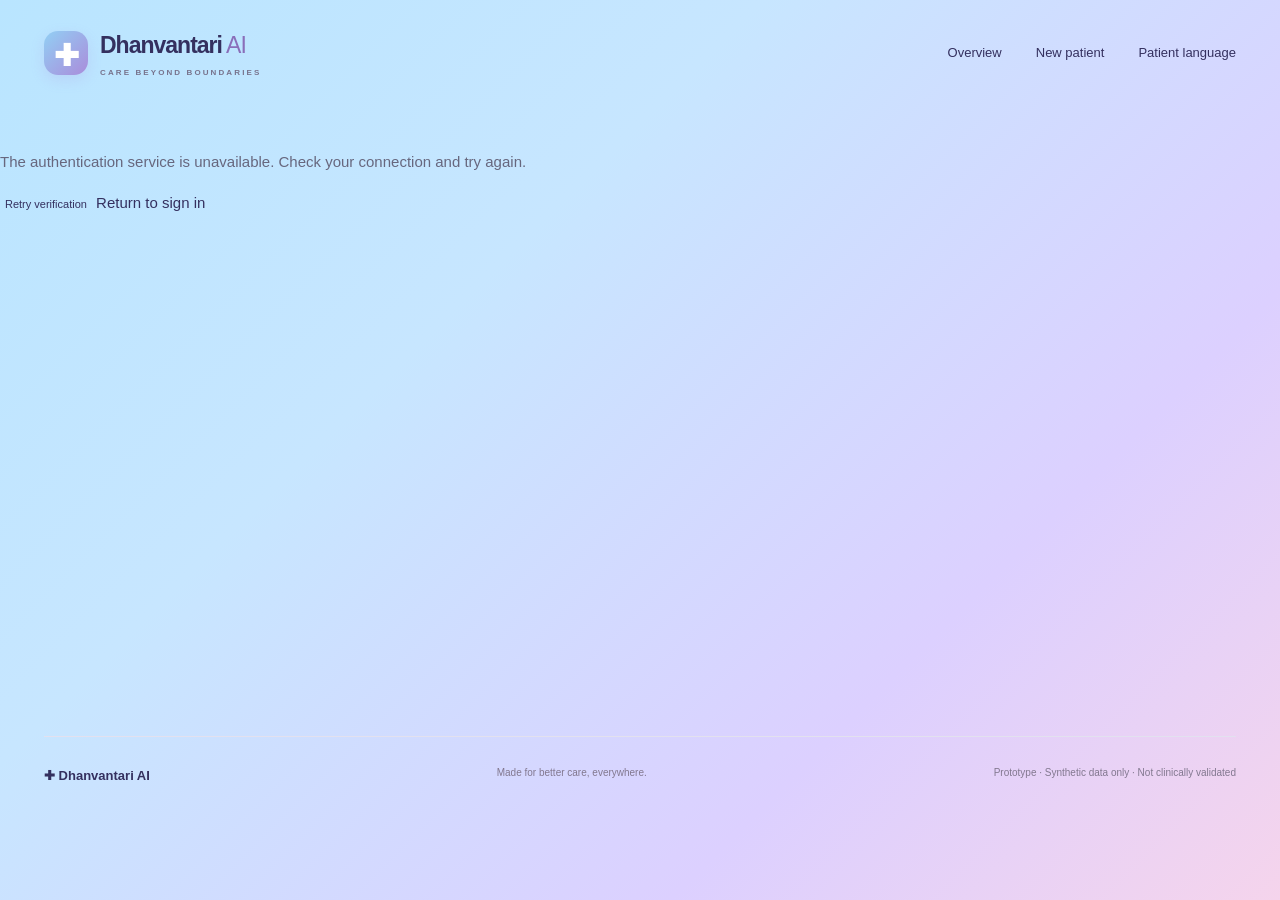
==== commit b7889952: "feat: add mock nurse voice workflow preview" ====
--- a/frontend/dashboard.html
+++ b/frontend/dashboard.html
@@ -155,6 +155,97 @@
             <span class="pill">NO LIVE CLINICAL SERVICES</span>
           </aside>
         </div>
+        <section class="panel voice-demo-panel" id="voice-demo" aria-labelledby="voice-demo-title">
+          <div class="panel-heading">
+            <div>
+              <p class="eyebrow">A VOICE, WITH NURSE REVIEW</p>
+              <h2 id="voice-demo-title">Voice assistance preview</h2>
+              <p>Explore the workflow with fictional practice text. No microphone, provider or audio playback is connected.</p>
+            </div>
+            <span class="pill">DEMONSTRATION ONLY</span>
+          </div>
+          <p id="voice-demo-context" class="input-help">No record selected. Fictional practice only.</p>
+          <div class="voice-demo-settings">
+            <div class="field">
+              <label for="voice-demo-language">Patient language / fictional practice language</label>
+              <select id="voice-demo-language" aria-describedby="voice-demo-language-help">
+                <option value="">Choose a language</option>
+                <option value="en">English</option><option value="hi">Hindi</option>
+                <option value="bn">Bengali</option><option value="ta">Tamil</option>
+                <option value="te">Telugu</option><option value="mr">Marathi</option>
+                <option value="gu">Gujarati</option><option value="pa">Punjabi</option>
+              </select>
+              <p class="input-help" id="voice-demo-language-help">A selected record keeps its own language. These examples do not establish provider language support.</p>
+            </div>
+            <div class="field">
+              <label for="voice-demo-scenario">Fictional practice scenario</label>
+              <select id="voice-demo-scenario" aria-describedby="voice-demo-safety">
+                <option value="unavailable">Not available</option>
+                <option value="ready">Ready — mock demonstration only</option>
+                <option value="consent">Missing separate voice permission</option>
+                <option value="language">Provider language unavailable</option>
+                <option value="backend">Backend capability disabled</option>
+              </select>
+              <p class="input-help">Scenario selection never records consent or enables a live feature.</p>
+            </div>
+          </div>
+          <div class="notice compact" id="voice-demo-safety">
+            <strong>Live voice remains unavailable.</strong> Separate approved recording and external-processing permission is not configured.
+            Care, uploads and future-AI consent do not grant voice permission. STT and TTS language support are unverified; backend processing is disabled.
+          </div>
+          <div class="voice-demo-grid">
+            <section class="voice-demo-card" aria-labelledby="voice-capture-title">
+              <div class="voice-demo-step"><span aria-hidden="true">01</span> LISTEN · SIMULATION</div>
+              <h3 id="voice-capture-title">A calm place to begin</h3>
+              <div class="voice-demo-mic" aria-hidden="true">
+                <svg width="32" height="40" viewBox="0 0 32 40" fill="none"><rect x="10" y="2" width="12" height="23" rx="6" stroke="currentColor" stroke-width="2"/><path d="M4 18v3a12 12 0 0 0 24 0v-3M16 33v5M10 38h12" stroke="currentColor" stroke-width="2" stroke-linecap="round"/></svg>
+              </div>
+              <p class="voice-demo-stage" id="voice-demo-stage" role="status" aria-live="polite" aria-atomic="true">Not available</p>
+              <p id="voice-demo-reason" class="input-help">Choose a fictional practice scenario. No audio is captured.</p>
+              <p class="voice-demo-language">Language: <strong id="voice-demo-language-label">No language selected</strong></p>
+              <div class="voice-demo-actions">
+                <button class="button small" type="button" id="voice-demo-start" disabled>Start simulation</button>
+                <button class="button small secondary" type="button" id="voice-demo-stop" disabled>Stop simulation</button>
+                <button class="text-button" type="button" id="voice-demo-reveal" disabled>Show mock transcript</button>
+              </div>
+              <button class="button small secondary" type="button" id="voice-live-record" disabled aria-describedby="voice-demo-safety">Live microphone unavailable</button>
+            </section>
+            <section class="voice-demo-card" aria-labelledby="voice-review-title">
+              <div class="voice-demo-step"><span aria-hidden="true">02</span> REVIEW · NURSE CONTROL</div>
+              <h3 id="voice-review-title">Your review comes first</h3>
+              <p class="voice-demo-language">Transcript language: <strong id="voice-demo-review-language">No language selected</strong></p>
+              <p class="input-help">Fixed fictional text only. Do not type real patient information.</p>
+              <div id="voice-demo-transcript" hidden>
+                <h4 id="voice-original-label">Original mock transcript</h4>
+                <p id="voice-demo-original" class="voice-demo-original" aria-labelledby="voice-original-label"></p>
+                <label for="voice-demo-correction">Nurse correction — fictional text only</label>
+                <textarea id="voice-demo-correction" rows="4" maxlength="8000" autocomplete="off" spellcheck="false" disabled aria-describedby="voice-demo-review-status"></textarea>
+              </div>
+              <p id="voice-demo-review-status" class="input-help" role="status" aria-live="polite" tabindex="-1">Unverified · fictional example only.</p>
+              <div class="voice-demo-actions">
+                <button class="button small secondary" type="button" id="voice-demo-apply" disabled>Apply mock review</button>
+                <button class="button small" type="button" id="voice-demo-confirm" disabled>Confirm mock transcript</button>
+              </div>
+              <p class="input-help">Applying a review and confirming are separate actions. Neither approves diagnosis or treatment.</p>
+            </section>
+            <section class="voice-demo-card" aria-labelledby="voice-output-title">
+              <div class="voice-demo-step"><span aria-hidden="true">03</span> RESPOND · TEXT PREVIEW</div>
+              <h3 id="voice-output-title">In the patient’s language</h3>
+              <p class="voice-demo-language">Preview language: <strong id="voice-demo-output-language">No language selected</strong></p>
+              <p class="input-help">After confirmation, preview the reviewed fictional text. No speech is synthesized, translated or played.</p>
+              <p id="voice-demo-output" class="voice-demo-original" role="status" aria-live="polite">No speech has been generated or played.</p>
+              <div class="voice-demo-actions">
+                <button class="button small secondary" type="button" id="voice-demo-preview" disabled>Show mock text preview</button>
+                <button class="button small secondary" type="button" id="voice-live-play" disabled aria-describedby="voice-demo-safety">Live playback unavailable</button>
+              </div>
+              <p class="input-help">Text preview does not authorize playback or clinical use.</p>
+            </section>
+          </div>
+          <div class="voice-demo-footer">
+            <span class="input-help">Nothing is saved or sent. Practice changes clear when you switch records, close a record or leave the workspace.</span>
+            <button class="text-button" type="button" id="voice-demo-reset">Reset mock workflow</button>
+          </div>
+        </section>
       </section>
     </main>
     <footer>
--- a/frontend/assets/css/styles.css
+++ b/frontend/assets/css/styles.css
@@ -1580,3 +1580,130 @@
   );
   background-attachment: fixed;
 }
+
+/* Voice practice is a disconnected preview; existing theme tokens stay unchanged. */
+.voice-demo-panel {
+  margin-top: 28px;
+}
+.voice-demo-settings {
+  display: grid;
+  grid-template-columns: repeat(2, minmax(0, 1fr));
+  gap: 24px;
+  margin: 20px 0;
+}
+.voice-demo-settings .field {
+  min-width: 0;
+}
+.voice-demo-grid {
+  display: grid;
+  grid-template-columns: repeat(3, minmax(0, 1fr));
+  gap: 18px;
+  margin-top: 24px;
+}
+.voice-demo-card {
+  min-width: 0;
+  padding: 24px;
+  border: 1px solid var(--border);
+  border-radius: var(--radius);
+  background: linear-gradient(155deg, #f5fbff, #faf6ff 65%, #fff7fb);
+}
+.voice-demo-card h3 {
+  margin: 20px 0 12px;
+}
+.voice-demo-card h4 {
+  margin: 16px 0 8px;
+}
+.voice-demo-step {
+  display: flex;
+  align-items: center;
+  gap: 9px;
+  font-size: 10px;
+  font-weight: 700;
+  letter-spacing: 0.09em;
+  color: var(--primary);
+}
+.voice-demo-step span {
+  display: grid;
+  place-items: center;
+  flex-shrink: 0;
+  width: 30px;
+  height: 30px;
+  border-radius: 50%;
+  background: #e9e0fa;
+}
+.voice-demo-mic {
+  display: grid;
+  place-items: center;
+  width: 84px;
+  height: 84px;
+  margin: 22px auto;
+  border: 1px solid #d8c9f3;
+  border-radius: 50%;
+  background: linear-gradient(135deg, #dff3ff, #e5d9fc, #f8deed);
+  color: var(--primary);
+}
+[data-voice-stage="recording"] .voice-demo-mic {
+  outline: 5px solid #f3d6e9;
+  outline-offset: 5px;
+}
+.voice-demo-stage {
+  color: var(--text);
+  font-weight: 650;
+}
+.voice-demo-language {
+  font-size: 13px;
+}
+.voice-demo-original {
+  padding: 14px;
+  border: 1px solid var(--border);
+  border-radius: 12px;
+  background: #fff;
+  color: var(--text);
+  white-space: pre-wrap;
+  overflow-wrap: anywhere;
+}
+.voice-demo-card textarea {
+  width: 100%;
+  resize: vertical;
+  margin-top: 8px;
+}
+.voice-demo-actions {
+  display: flex;
+  flex-wrap: wrap;
+  gap: 10px;
+  margin: 16px 0;
+}
+.voice-demo-footer {
+  display: flex;
+  flex-wrap: wrap;
+  align-items: center;
+  justify-content: space-between;
+  gap: 16px;
+  margin-top: 20px;
+}
+@media (max-width: 1100px) {
+  .voice-demo-grid {
+    grid-template-columns: 1fr;
+  }
+}
+@media (max-width: 600px) {
+  .voice-demo-settings {
+    grid-template-columns: 1fr;
+    gap: 14px;
+  }
+  .voice-demo-card {
+    padding: 20px 16px;
+  }
+}
+.voice-demo-panel button {
+  min-height: 44px;
+  max-width: 100%;
+  white-space: normal;
+  overflow-wrap: anywhere;
+}
+.voice-demo-panel .button.secondary {
+  background: #fff;
+  color: var(--primary);
+  border: 1px solid #d8c9f3;
+  box-shadow: none;
+}
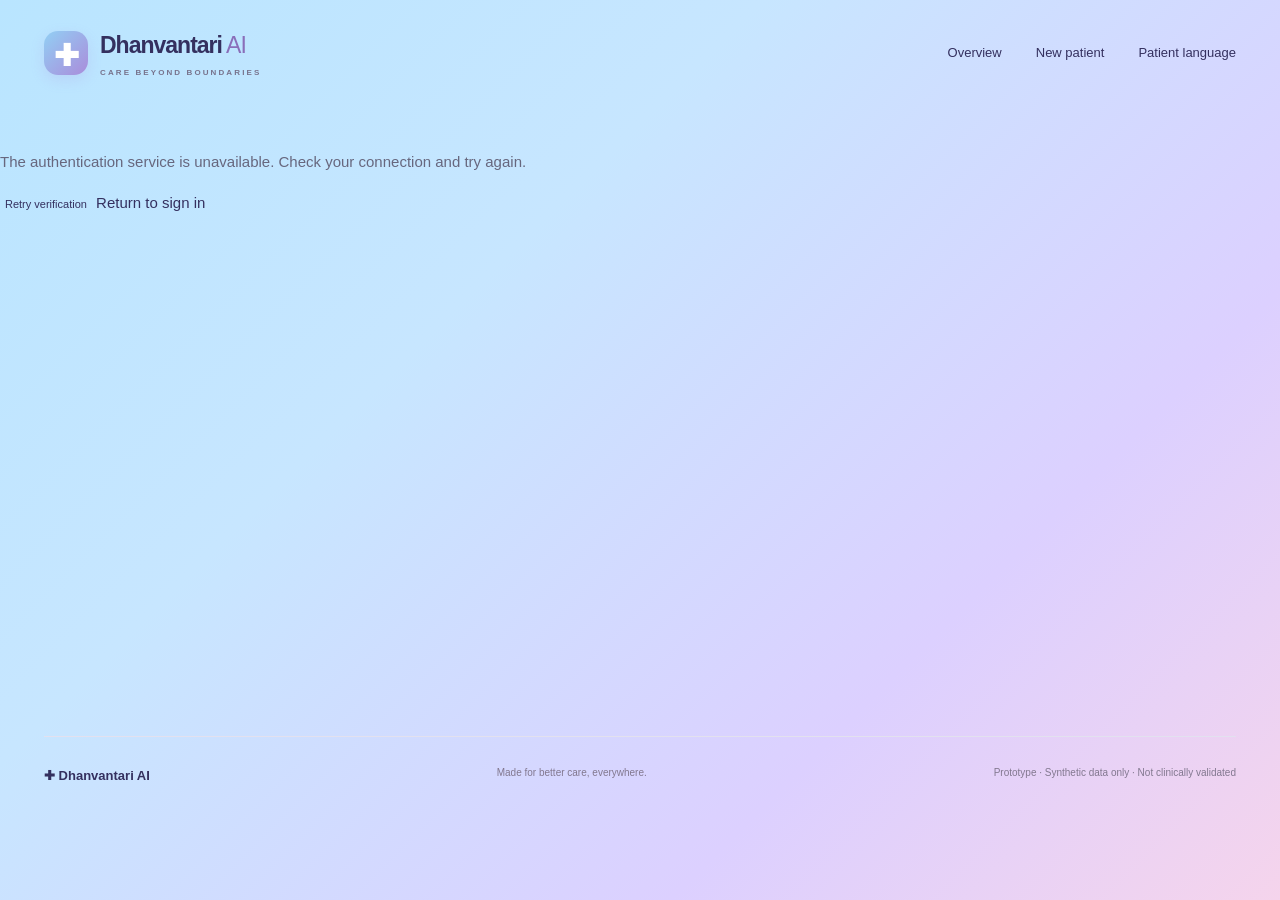
==== commit 4b63d659: "Complete Phase 2 backend and case management" ====
--- a/frontend/dashboard.html
+++ b/frontend/dashboard.html
@@ -56,17 +56,16 @@
             </h1>
             <p>Here’s a little overview of your community care workspace.</p>
           </div>
-          <button class="button" type="button" disabled>Registration unavailable</button>
-        </div>
-        <div class="notice compact">
-          <strong>Development workspace</strong> · Fictional patient records only.
-          Registration is unavailable until approved consent notices are configured.
-          Do not enter real patient information.
+          <a class="button" href="register.html">Register patient</a>
+        </div>
+        <div class="notice compact" id="synthetic-workspace-notice">
+          <strong>Synthetic development workspace</strong> · Registrations use draft consent metadata only.
+          No draft notice text has been supplied. Never use this flow with real patients.
         </div>
         <div class="stats-grid">
           <article class="stat">
             <span class="stat-icon blue">♧</span>
-            <p>Loaded patient records</p>
+            <p>Assigned patient cases</p>
             <strong id="patient-count">—</strong
             ><small>Loaded records, not a database total</small>
           </article>
@@ -114,10 +113,10 @@
                 <thead>
                   <tr>
                     <th>Patient</th>
-                    <th>Patient reference</th>
-                    <th>Age</th>
+                    <th>Case ID</th>
                     <th>Language</th>
-                    <th>Record</th>
+                    <th>Registered</th>
+                    <th>Status / action</th>
                   </tr>
                 </thead>
                 <tbody id="patient-rows"></tbody>
@@ -125,7 +124,7 @@
             </div>
             <p id="empty-search" hidden>No loaded records match your search.</p>
             <button id="patient-load-more" class="button small" type="button" hidden>Load more</button>
-            <p class="input-help">Select a record to view permitted details and registration status. No clinical actions are available.</p>
+            <p class="input-help">Open a case to view its registration details and status history. No clinical decisions are available.</p>
             <section id="patient-view" aria-labelledby="patient-view-heading" hidden>
               <div class="panel-heading">
                 <h3 id="patient-view-heading">Patient record</h3>
@@ -141,10 +140,9 @@
             <p class="eyebrow">YOUR NEXT STEP</p>
             <h2>A thoughtful start<br />to every visit.</h2>
             <p>
-              Browse authorized fictional patient records. New registration and
-              consent submissions remain unavailable until approved notices are configured.
+              Register a synthetic test patient or open an assigned case. Draft notices are not valid for real-patient use.
             </p>
-            <button class="button full" type="button" disabled>Registration unavailable</button>
+            <a class="button full" href="register.html">Register synthetic patient</a>
             <div class="next-divider"></div>
             <h3>Coming in later phases</h3>
             <ul class="roadmap-list">
